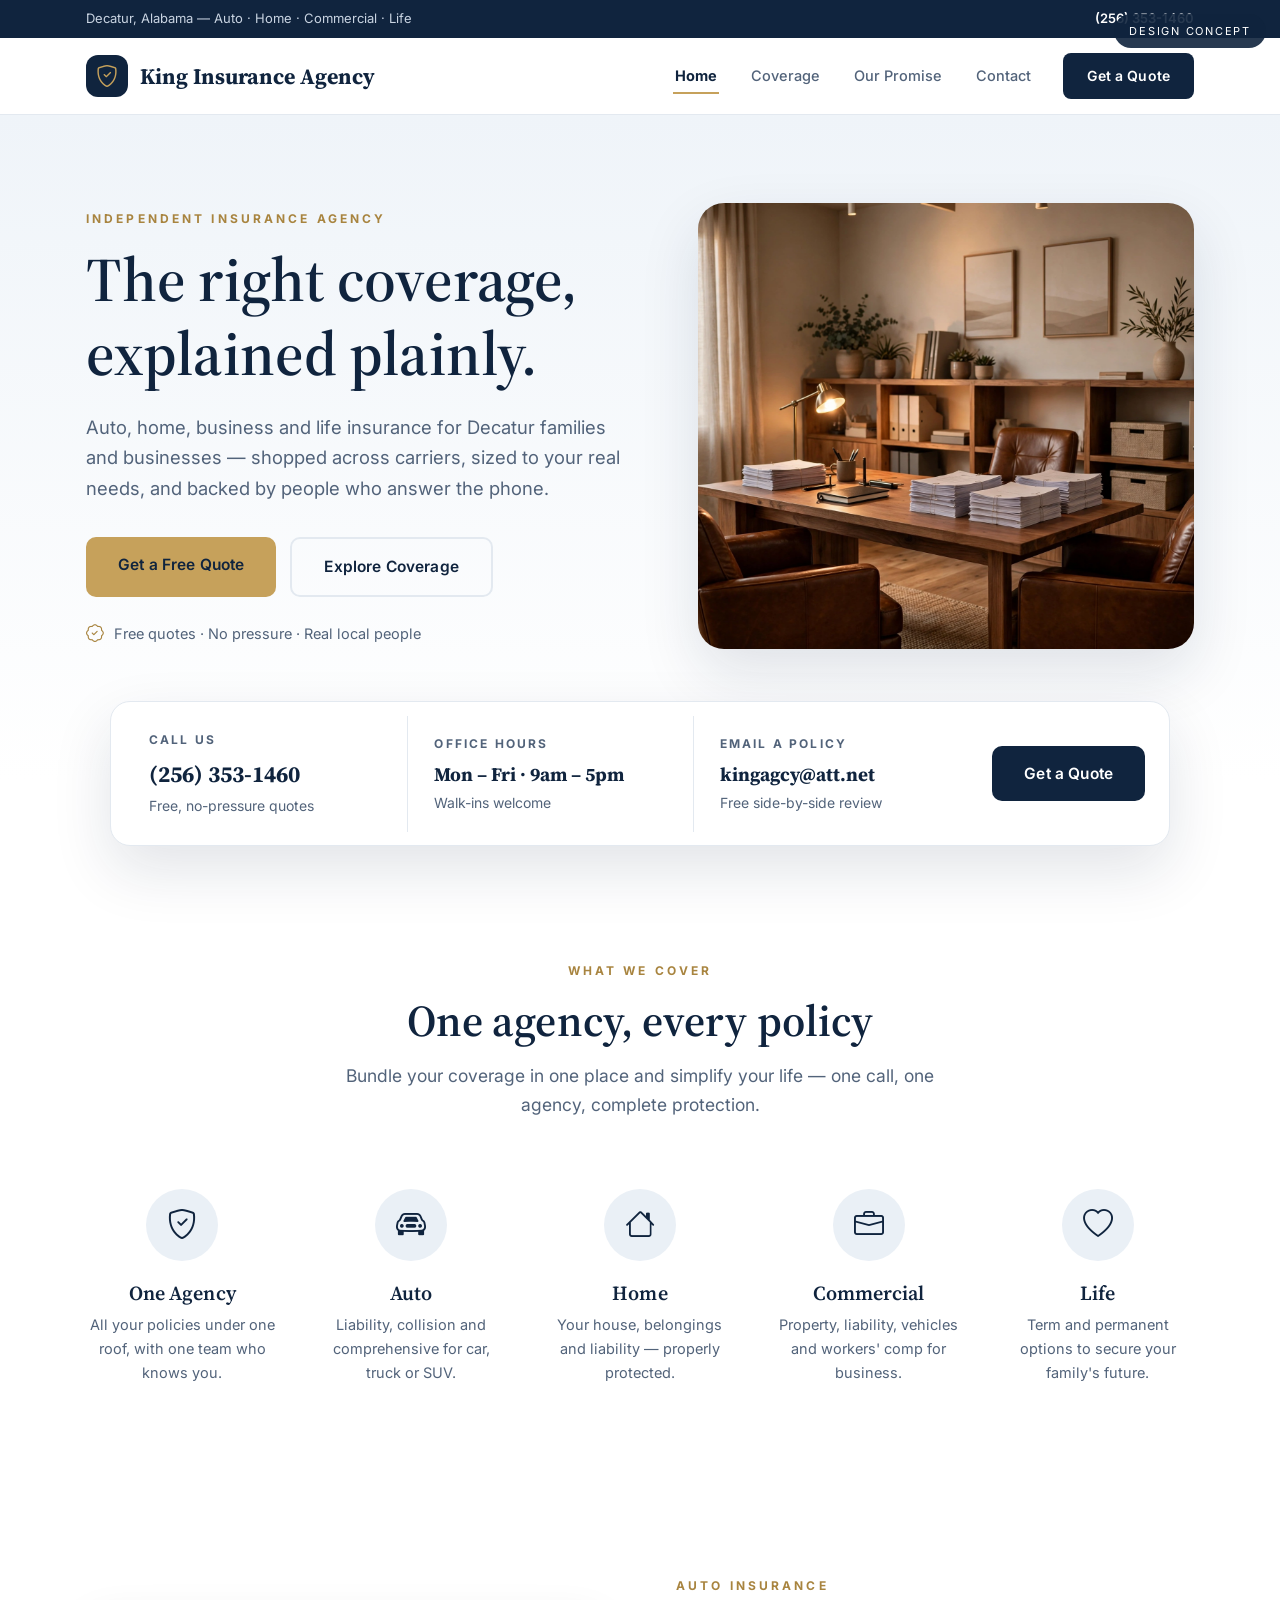
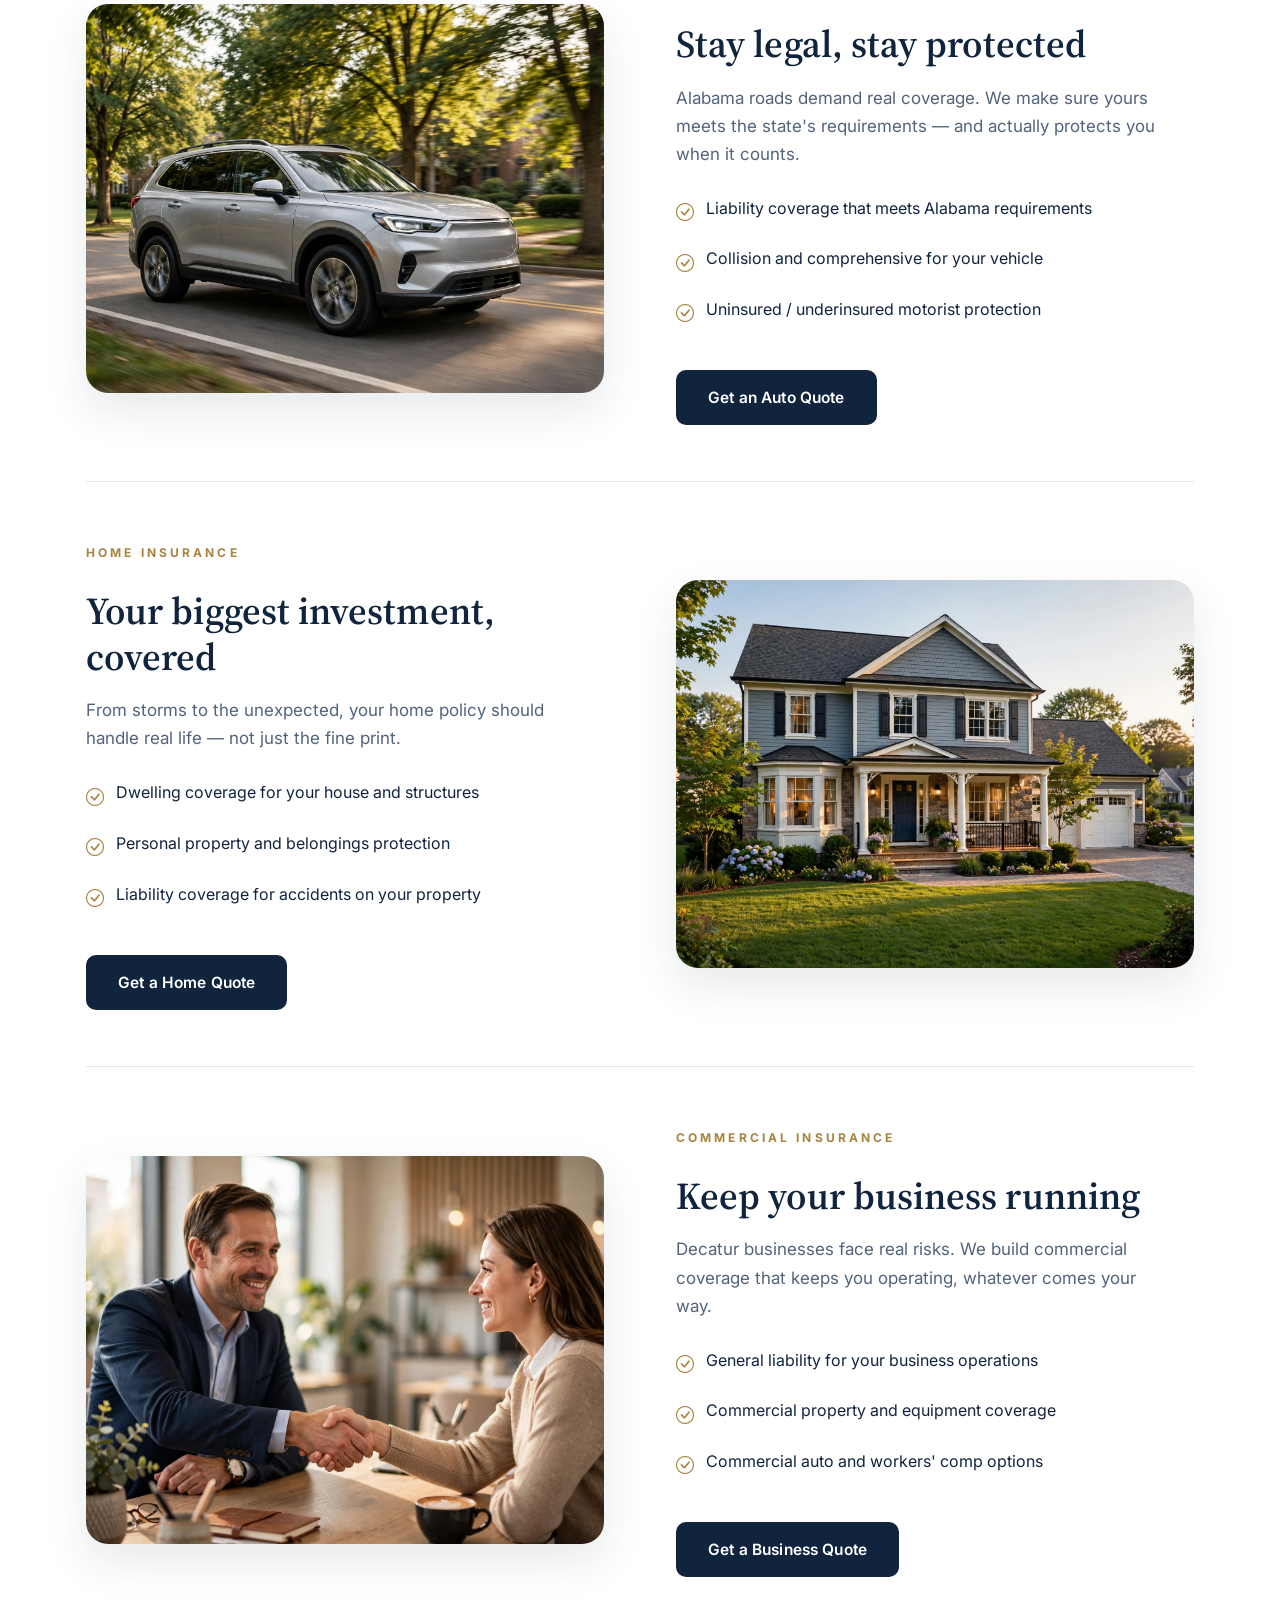
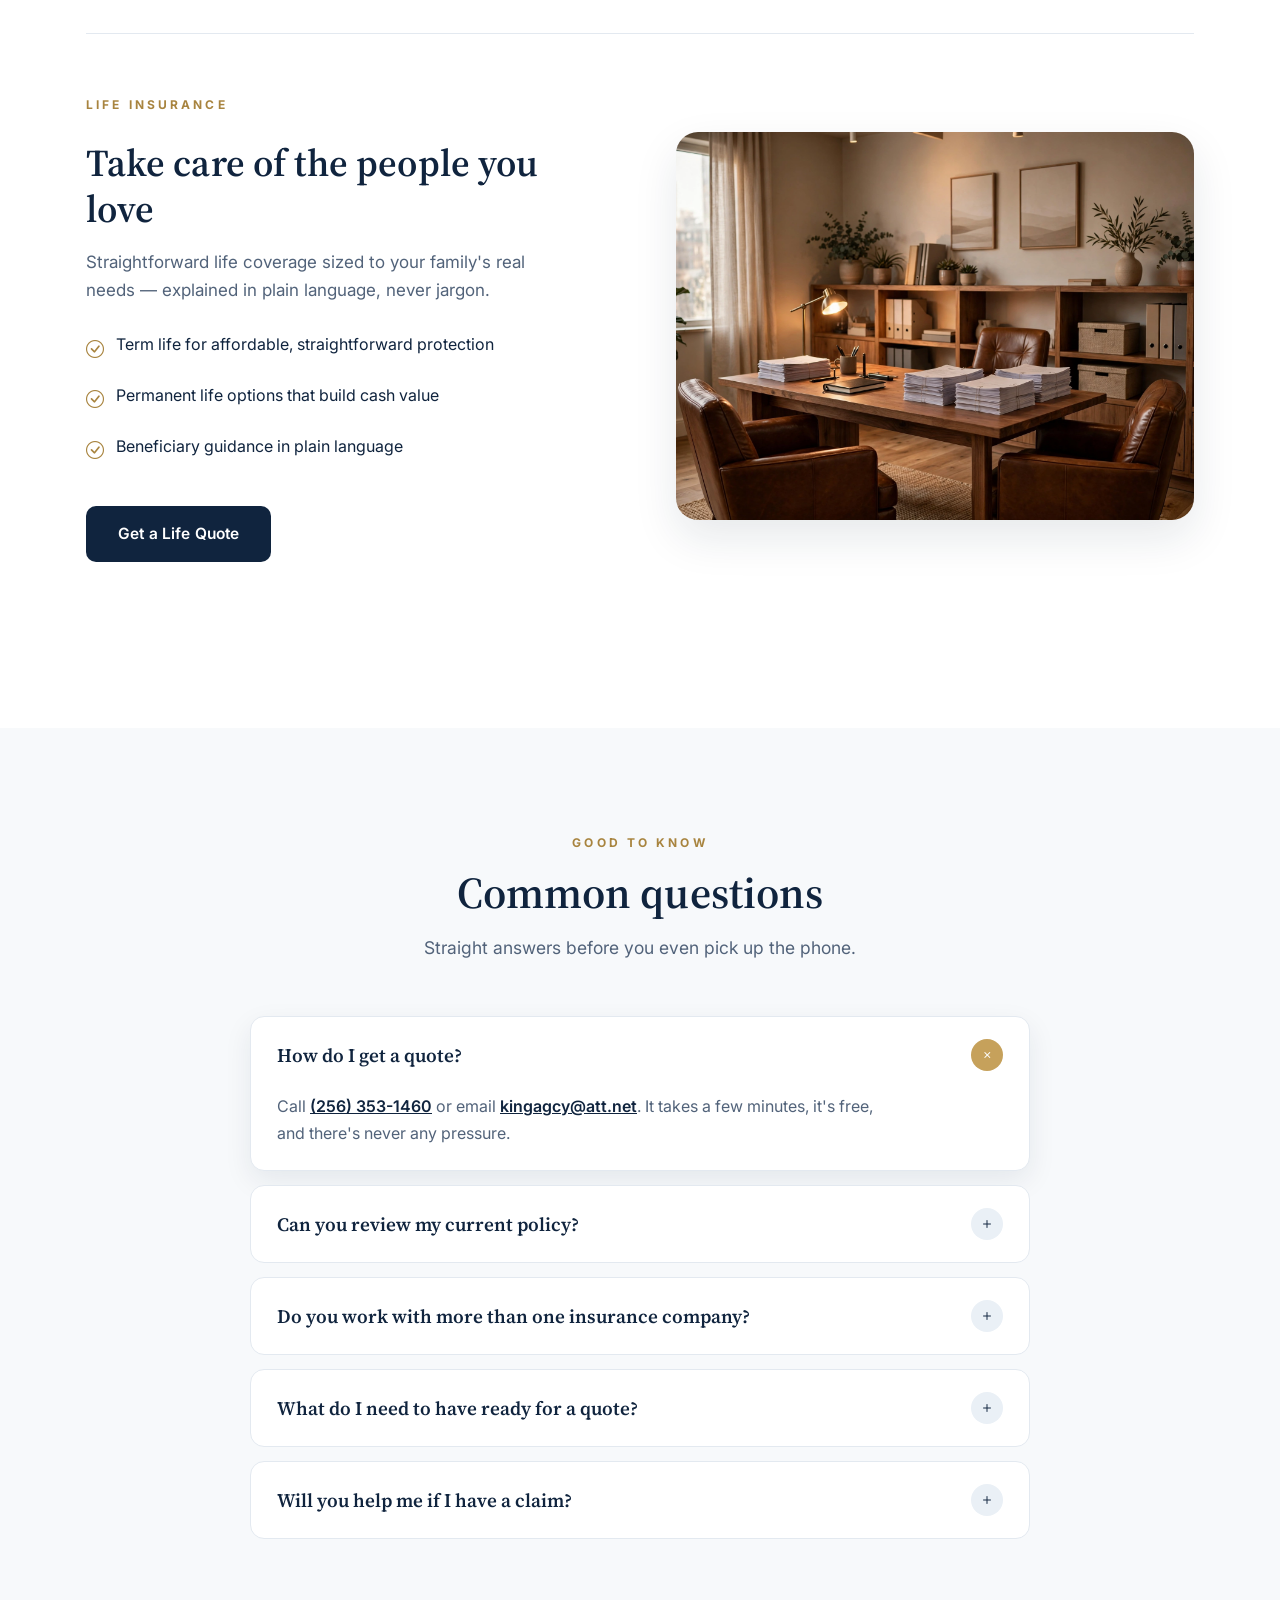
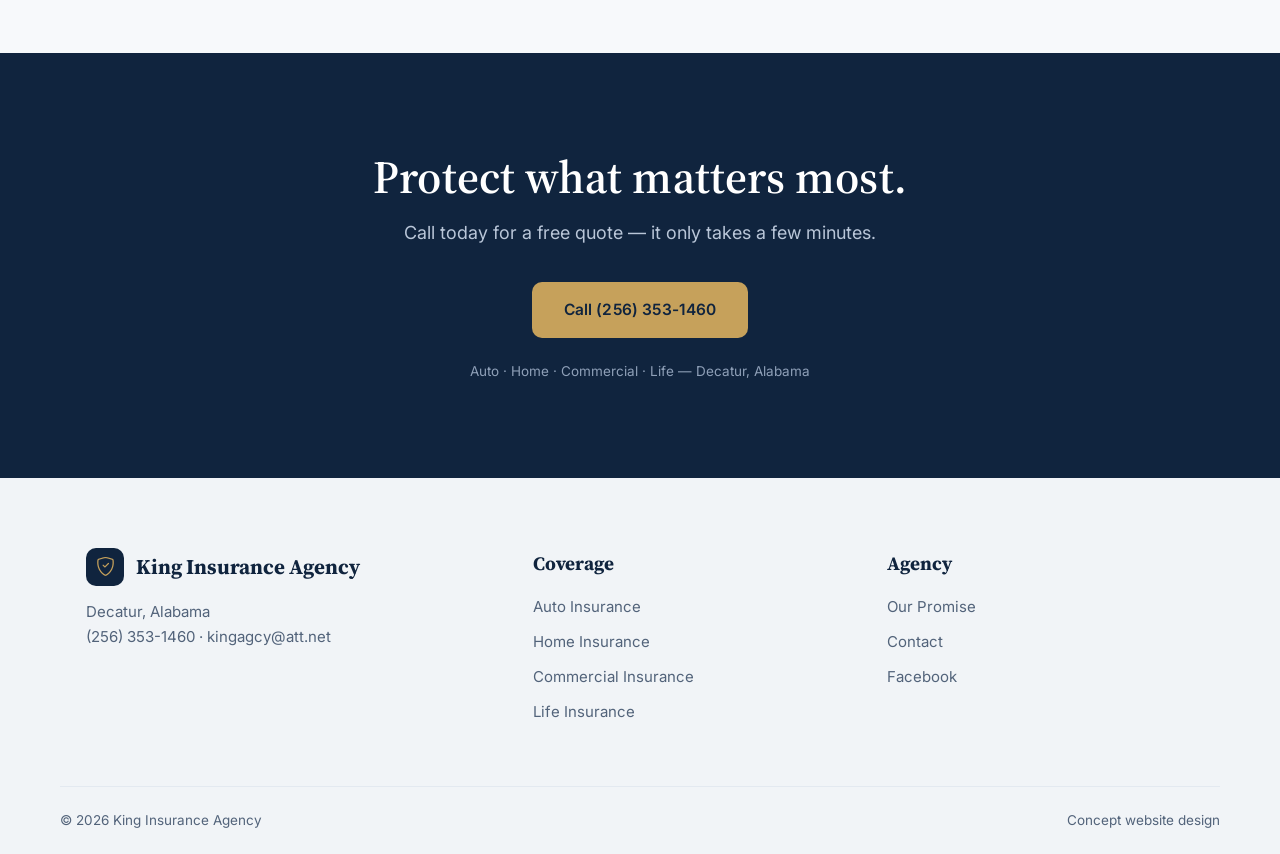
==== index.html @ e77e9e27 "Demo website concept for King Insurance Agency (Decatur, AL)" ====
<!DOCTYPE html>
<html lang="en">
<head>
<meta charset="UTF-8">
<meta name="viewport" content="width=device-width, initial-scale=1.0">
<title>King Insurance Agency — Auto, Home, Commercial &amp; Life Insurance in Decatur, AL</title>
<meta name="description" content="King Insurance Agency in Decatur, AL — auto, home, commercial and life insurance. Call (256) 353-1460 for a free quote.">
<link rel="preconnect" href="https://fonts.googleapis.com">
<link rel="preconnect" href="https://fonts.gstatic.com" crossorigin>
<link href="https://fonts.googleapis.com/css2?family=Source+Serif+4:opsz,wght@8..60,500;8..60,600;8..60,700&family=Inter:wght@400;500;600;700&display=swap" rel="stylesheet">
<link rel="stylesheet" href="https://cdn.jsdelivr.net/npm/bootstrap-icons@1.11.3/font/bootstrap-icons.min.css">
<link rel="stylesheet" href="styles.css">
</head>
<body>
<div class="concept">Design concept</div>

<div class="topbar">
  <div class="wrap">
    <span>Decatur, Alabama — Auto · Home · Commercial · Life</span>
    <a href="tel:+12563531460">(256) 353-1460</a>
  </div>
</div>

<header class="site">
  <div class="wrap nav">
    <a class="brand" href="index.html"><span class="mark"><i class="bi bi-shield-check"></i></span>King Insurance Agency</a>
    <nav class="nav-links">
      <a class="page active" href="index.html">Home</a>
      <a class="page" href="coverage.html">Coverage</a>
      <a class="page" href="promise.html">Our Promise</a>
      <a class="page" href="contact.html">Contact</a>
      <a class="btn small" href="tel:+12563531460">Get a Quote</a>
    </nav>
    <button class="nav-toggle" type="button" aria-label="Menu" aria-expanded="false"><i class="bi bi-list"></i></button>
  </div>
</header>

<section class="hero-light">
  <div class="wrap hero-grid">
    <div>
      <span class="kicker">Independent Insurance Agency</span>
      <h1>The right coverage, explained plainly.</h1>
      <p class="lede">Auto, home, business and life insurance for Decatur families and businesses — shopped across carriers, sized to your real needs, and backed by people who answer the phone.</p>
      <div class="hero-cta">
        <a class="btn gold" href="tel:+12563531460">Get a Free Quote</a>
        <a class="btn outline" href="coverage.html">Explore Coverage</a>
      </div>
      <div class="hero-note"><i class="bi bi-patch-check"></i> Free quotes · No pressure · Real local people</div>
    </div>
    <div class="hero-photo"><img src="images/hero.webp" alt="King Insurance Agency office"></div>
  </div>
</section>

<div class="wrap">
  <div class="quote-float">
    <div class="qf-item">
      <div class="lbl">Call us</div>
      <a class="val" href="tel:+12563531460">(256) 353-1460</a>
      <div class="sub">Free, no-pressure quotes</div>
    </div>
    <div class="qf-item">
      <div class="lbl">Office hours</div>
      <div class="val" style="font-size:19px">Mon – Fri · 9am – 5pm</div>
      <div class="sub">Walk-ins welcome</div>
    </div>
    <div class="qf-item">
      <div class="lbl">Email a policy</div>
      <a class="val" href="mailto:kingagcy@att.net" style="font-size:19px">kingagcy@att.net</a>
      <div class="sub">Free side-by-side review</div>
    </div>
    <div class="qf-cta"><a class="btn" href="tel:+12563531460">Get a Quote</a></div>
  </div>
</div>

<section class="features">
  <div class="wrap">
    <div class="features-head">
      <span class="kicker">What we cover</span>
      <h2>One agency, every policy</h2>
      <p>Bundle your coverage in one place and simplify your life — one call, one agency, complete protection.</p>
    </div>
    <div class="feat-row">
      <div class="feat"><div class="ring"><i class="bi bi-shield-check"></i></div><h3>One Agency</h3><p>All your policies under one roof, with one team who knows you.</p></div>
      <div class="feat"><div class="ring"><i class="bi bi-car-front"></i></div><h3>Auto</h3><p>Liability, collision and comprehensive for car, truck or SUV.</p></div>
      <div class="feat"><div class="ring"><i class="bi bi-house"></i></div><h3>Home</h3><p>Your house, belongings and liability — properly protected.</p></div>
      <div class="feat"><div class="ring"><i class="bi bi-briefcase"></i></div><h3>Commercial</h3><p>Property, liability, vehicles and workers' comp for business.</p></div>
      <div class="feat"><div class="ring"><i class="bi bi-heart"></i></div><h3>Life</h3><p>Term and permanent options to secure your family's future.</p></div>
    </div>
  </div>
</section>

<section class="bands">
  <div class="wrap">

    <div class="band">
      <div class="band-img"><img src="images/car.webp" alt="Car on the road"></div>
      <div class="band-txt">
        <span class="kicker">Auto Insurance</span>
        <h2>Stay legal, stay protected</h2>
        <p>Alabama roads demand real coverage. We make sure yours meets the state's requirements — and actually protects you when it counts.</p>
        <ul class="checks">
          <li><i class="bi bi-check-circle"></i>Liability coverage that meets Alabama requirements</li>
          <li><i class="bi bi-check-circle"></i>Collision and comprehensive for your vehicle</li>
          <li><i class="bi bi-check-circle"></i>Uninsured / underinsured motorist protection</li>
        </ul>
        <a class="btn" href="tel:+12563531460">Get an Auto Quote</a>
      </div>
    </div>

    <div class="band flip">
      <div class="band-img"><img src="images/home.webp" alt="A protected home"></div>
      <div class="band-txt">
        <span class="kicker">Home Insurance</span>
        <h2>Your biggest investment, covered</h2>
        <p>From storms to the unexpected, your home policy should handle real life — not just the fine print.</p>
        <ul class="checks">
          <li><i class="bi bi-check-circle"></i>Dwelling coverage for your house and structures</li>
          <li><i class="bi bi-check-circle"></i>Personal property and belongings protection</li>
          <li><i class="bi bi-check-circle"></i>Liability coverage for accidents on your property</li>
        </ul>
        <a class="btn" href="tel:+12563531460">Get a Home Quote</a>
      </div>
    </div>

    <div class="band">
      <div class="band-img"><img src="images/consult.webp" alt="A real conversation"></div>
      <div class="band-txt">
        <span class="kicker">Commercial Insurance</span>
        <h2>Keep your business running</h2>
        <p>Decatur businesses face real risks. We build commercial coverage that keeps you operating, whatever comes your way.</p>
        <ul class="checks">
          <li><i class="bi bi-check-circle"></i>General liability for your business operations</li>
          <li><i class="bi bi-check-circle"></i>Commercial property and equipment coverage</li>
          <li><i class="bi bi-check-circle"></i>Commercial auto and workers' comp options</li>
        </ul>
        <a class="btn" href="tel:+12563531460">Get a Business Quote</a>
      </div>
    </div>

    <div class="band flip">
      <div class="band-img"><img src="images/hero.webp" alt="The agency office"></div>
      <div class="band-txt">
        <span class="kicker">Life Insurance</span>
        <h2>Take care of the people you love</h2>
        <p>Straightforward life coverage sized to your family's real needs — explained in plain language, never jargon.</p>
        <ul class="checks">
          <li><i class="bi bi-check-circle"></i>Term life for affordable, straightforward protection</li>
          <li><i class="bi bi-check-circle"></i>Permanent life options that build cash value</li>
          <li><i class="bi bi-check-circle"></i>Beneficiary guidance in plain language</li>
        </ul>
        <a class="btn" href="tel:+12563531460">Get a Life Quote</a>
      </div>
    </div>

  </div>
</section>

<section class="faq">
  <div class="wrap">
    <div class="faq-head">
      <span class="kicker">Good to know</span>
      <h2>Common questions</h2>
      <p>Straight answers before you even pick up the phone.</p>
    </div>
    <div class="faq-list">
      <details open>
        <summary>How do I get a quote?<span class="pm"><i class="bi bi-plus"></i></span></summary>
        <div class="answer">Call <a href="tel:+12563531460" style="font-weight:600;color:var(--navy)">(256) 353-1460</a> or email <a href="mailto:kingagcy@att.net" style="font-weight:600;color:var(--navy)">kingagcy@att.net</a>. It takes a few minutes, it's free, and there's never any pressure.</div>
      </details>
      <details>
        <summary>Can you review my current policy?<span class="pm"><i class="bi bi-plus"></i></span></summary>
        <div class="answer">Yes — send your current policy to kingagcy@att.net and we'll do a free side-by-side review, flagging gaps and overpriced coverage.</div>
      </details>
      <details>
        <summary>Do you work with more than one insurance company?<span class="pm"><i class="bi bi-plus"></i></span></summary>
        <div class="answer">We're an independent agency, so we shop multiple carriers for you and recommend the right coverage — not just the most expensive one.</div>
      </details>
      <details>
        <summary>What do I need to have ready for a quote?<span class="pm"><i class="bi bi-plus"></i></span></summary>
        <div class="answer">Just the basics: for auto, your drivers and vehicles; for home, your address and the home's age. We'll walk you through the rest on the call.</div>
      </details>
      <details>
        <summary>Will you help me if I have a claim?<span class="pm"><i class="bi bi-plus"></i></span></summary>
        <div class="answer">Absolutely. When something goes wrong you won't face the carrier alone — we stand with you through the claim, start to finish.</div>
      </details>
    </div>
  </div>
</section>

<div class="quote-band">
  <h2>Protect what matters most.</h2>
  <p>Call today for a free quote — it only takes a few minutes.</p>
  <a class="btn gold" href="tel:+12563531460">Call (256) 353-1460</a>
  <div class="fine">Auto · Home · Commercial · Life — Decatur, Alabama</div>
</div>

<footer class="calm">
  <div class="wrap foot-grid">
    <div>
      <div class="foot-brand"><span class="mark"><i class="bi bi-shield-check"></i></span>King Insurance Agency</div>
      <p>Decatur, Alabama<br><a href="tel:+12563531460">(256) 353-1460</a> · <a href="mailto:kingagcy@att.net">kingagcy@att.net</a></p>
    </div>
    <div>
      <h4>Coverage</h4>
      <ul>
        <li><a href="coverage.html#auto">Auto Insurance</a></li>
        <li><a href="coverage.html#home">Home Insurance</a></li>
        <li><a href="coverage.html#commercial">Commercial Insurance</a></li>
        <li><a href="coverage.html#life">Life Insurance</a></li>
      </ul>
    </div>
    <div>
      <h4>Agency</h4>
      <ul>
        <li><a href="promise.html">Our Promise</a></li>
        <li><a href="contact.html">Contact</a></li>
        <li><a href="https://www.facebook.com/pages/King-Insurance-Agency/169579069722608" target="_blank" rel="noopener">Facebook</a></li>
      </ul>
    </div>
  </div>
  <div class="wrap foot-base">
    <span>© 2026 King Insurance Agency</span>
    <span>Concept website design</span>
  </div>
</footer>
<script>
(function(){var b=document.querySelector('.nav-toggle'),n=document.querySelector('header.site .nav');if(!b||!n)return;b.addEventListener('click',function(){var o=n.classList.toggle('open');b.setAttribute('aria-expanded',o?'true':'false');});})();
</script>
</body>
</html>
---- styles.css ----
/* King Insurance Agency — "clean corporate" redesign
   Insurance lane: deep navy #10243E + slate + gold #C6A15B + white
   Source Serif 4 (display) + Inter (body). Bootstrap Icons via CDN. */
:root{
  --navy:#10243E;
  --navy-soft:#1B3554;
  --slate:#52637A;
  --slate-light:#EAF0F6;
  --bg:#F7F9FB;
  --gold:#C6A15B;
  --gold-deep:#A8843F;
  --line:#E3E9F0;
  --white:#FFFFFF;
  --shadow:0 24px 60px rgba(16,36,62,.12);
  --font-display:'Source Serif 4',Georgia,serif;
  --font-body:'Inter',system-ui,-apple-system,sans-serif;
}
*{margin:0;padding:0;box-sizing:border-box}
html{scroll-behavior:smooth}
body{font-family:var(--font-body);background:var(--white);color:var(--navy);
  font-size:16.5px;line-height:1.65;-webkit-font-smoothing:antialiased;overflow-x:hidden}
h1,h2,h3{font-family:var(--font-display);font-weight:600;line-height:1.2;letter-spacing:.002em}
a{color:inherit}
img{display:block;max-width:100%}
.wrap{max-width:1160px;margin:0 auto;padding:0 26px}

/* concept badge */
.concept{position:fixed;top:14px;right:14px;z-index:200;background:rgba(16,36,62,.9);color:#fff;
  font-size:11px;letter-spacing:.16em;text-transform:uppercase;padding:8px 15px;border-radius:999px}

/* ---------- header ---------- */
.topbar{background:var(--navy);color:#C9D4E2;font-size:13px}
.topbar .wrap{display:flex;justify-content:space-between;align-items:center;height:38px}
.topbar a{color:#fff;text-decoration:none;font-weight:600}
.topbar a:hover{color:var(--gold)}
header.site{background:var(--white);border-bottom:1px solid var(--line);position:sticky;top:0;z-index:100}
.nav{display:flex;align-items:center;justify-content:space-between;height:76px}
.brand{display:flex;align-items:center;gap:12px;text-decoration:none;font-family:var(--font-display);
  font-size:22px;font-weight:700;color:var(--navy)}
.brand .mark{width:42px;height:42px;border-radius:12px;background:var(--navy);color:var(--gold);
  display:flex;align-items:center;justify-content:center;font-size:22px}
.nav-links{display:flex;gap:30px;align-items:center}
.nav-links a.page{text-decoration:none;font-size:14.5px;font-weight:500;color:var(--slate);padding:6px 2px}
.nav-links a.page:hover{color:var(--navy)}
.nav-links a.page.active{color:var(--navy);font-weight:700;box-shadow:inset 0 -2px 0 var(--gold)}
@media(max-width:820px){.nav-links a.page{display:none}.topbar{display:none}}

/* ---------- buttons ---------- */
.btn{display:inline-block;background:var(--navy);color:#fff;text-decoration:none;font-weight:600;
  font-size:15.5px;padding:15px 32px;border-radius:10px;letter-spacing:.01em;border:none;cursor:pointer;
  transition:transform .2s,box-shadow .2s,background .2s}
.btn:hover{background:var(--navy-soft);transform:translateY(-2px);box-shadow:0 12px 26px rgba(16,36,62,.22)}
.btn.gold{background:var(--gold);color:var(--navy)}
.btn.gold:hover{background:var(--gold-deep);color:#fff}
.btn.small{padding:11px 24px;font-size:14px;border-radius:8px}
.btn.outline{background:transparent;color:var(--navy);border:2px solid var(--line)}
.btn.outline:hover{border-color:var(--navy);background:transparent;box-shadow:none}

/* ---------- type helpers ---------- */
.kicker{display:inline-block;font-size:12px;font-weight:700;letter-spacing:.26em;text-transform:uppercase;
  color:var(--gold-deep);margin-bottom:14px}
.lede{font-size:18.5px;color:var(--slate);max-width:620px}

/* ---------- light hero ---------- */
.hero-light{background:linear-gradient(180deg,#EFF4F9 0%,#FFFFFF 100%);padding:88px 0 130px;overflow:hidden}
.hero-grid{display:grid;grid-template-columns:1.05fr .95fr;gap:64px;align-items:center}
@media(max-width:900px){.hero-grid{grid-template-columns:1fr;gap:44px}.hero-light{padding:64px 0 110px}}
.hero-grid h1{font-size:clamp(40px,5vw,62px);color:var(--navy);margin-bottom:20px}
.hero-grid .lede{margin-bottom:34px}
.hero-cta{display:flex;gap:14px;flex-wrap:wrap}
.hero-photo{border-radius:26px;overflow:hidden;box-shadow:var(--shadow)}
.hero-photo img{width:100%;height:100%;object-fit:cover;aspect-ratio:4/3.6}
.hero-note{margin-top:22px;display:flex;align-items:center;gap:10px;color:var(--slate);font-size:14.5px}
.hero-note i{color:var(--gold-deep);font-size:18px}

/* floating quote card overlapping hero bottom */
.quote-float{position:relative;z-index:5;max-width:1060px;margin:-78px auto 0;background:var(--white);
  border-radius:20px;box-shadow:var(--shadow);border:1px solid var(--line);
  display:flex;align-items:center;gap:0;padding:10px 10px 10px 38px}
.qf-item{flex:1;padding:18px 26px 18px 0}
.qf-item + .qf-item{border-left:1px solid var(--line);padding-left:26px}
.qf-item .lbl{font-size:12px;font-weight:700;letter-spacing:.18em;text-transform:uppercase;color:var(--slate);margin-bottom:6px}
.qf-item .val{font-family:var(--font-display);font-size:23px;font-weight:700;color:var(--navy);text-decoration:none}
.qf-item .val:hover{color:var(--gold-deep)}
.qf-item .sub{font-size:14px;color:var(--slate)}
.qf-cta{padding:14px}
@media(max-width:900px){
  .quote-float{flex-direction:column;align-items:stretch;margin:-64px 20px 0;padding:26px}
  .qf-item + .qf-item{border-left:none;border-top:1px solid var(--line);padding-left:0;padding-top:18px}
  .qf-item{padding:6px 0 18px}
  .qf-cta{padding:6px 0 0}
  .qf-cta .btn{width:100%;text-align:center}
}

/* ---------- icon feature row (generous whitespace, no cards) ---------- */
.features{padding:110px 0 90px}
.features-head{text-align:center;max-width:640px;margin:0 auto 70px}
.features-head h2{font-size:clamp(30px,3.6vw,44px);margin-bottom:14px}
.features-head p{color:var(--slate);font-size:17.5px}
.feat-row{display:grid;grid-template-columns:repeat(5,1fr);gap:36px;text-align:center}
@media(max-width:1000px){.feat-row{grid-template-columns:repeat(3,1fr);row-gap:52px}}
@media(max-width:620px){.feat-row{grid-template-columns:repeat(2,1fr)}}
.feat .ring{width:72px;height:72px;border-radius:50%;background:var(--slate-light);margin:0 auto 20px;
  display:flex;align-items:center;justify-content:center;transition:background .25s,transform .25s}
.feat:hover .ring{background:var(--navy);transform:translateY(-4px)}
.feat .ring i{font-size:30px;color:var(--navy);transition:color .25s}
.feat:hover .ring i{color:var(--gold)}
.feat h3{font-size:20px;margin-bottom:8px}
.feat p{font-size:14.5px;color:var(--slate)}

/* ---------- alternating text/image bands ---------- */
.bands{padding:40px 0 110px}
.band{display:grid;grid-template-columns:1fr 1fr;gap:72px;align-items:center;padding:56px 0}
.band + .band{border-top:1px solid var(--line)}
.band.flip .band-img{order:2}
@media(max-width:900px){.band{grid-template-columns:1fr;gap:34px;padding:44px 0}.band.flip .band-img{order:0}}
.band-img{border-radius:22px;overflow:hidden;box-shadow:0 18px 44px rgba(16,36,62,.10)}
.band-img img{width:100%;height:100%;object-fit:cover;aspect-ratio:4/3}
.band-txt h2{font-size:clamp(28px,3.2vw,38px);margin:12px 0 16px}
.band-txt p{color:var(--slate);font-size:17px;margin-bottom:18px;max-width:480px}
.checks{list-style:none;margin:0 0 28px}
.checks li{display:flex;gap:12px;align-items:flex-start;padding:9px 0;font-size:16px}
.checks i{color:var(--gold-deep);font-size:18px;margin-top:3px}
.band-txt .btn{margin-top:4px}

/* ---------- FAQ band ---------- */
.faq{background:var(--bg);padding:100px 0}
.faq-head{max-width:640px;margin:0 auto 54px;text-align:center}
.faq-head h2{font-size:clamp(30px,3.6vw,44px);margin-bottom:14px}
.faq-head p{color:var(--slate);font-size:17.5px}
.faq-list{max-width:780px;margin:0 auto}
.faq-list details{background:var(--white);border:1px solid var(--line);border-radius:14px;
  margin-bottom:14px;overflow:hidden;transition:box-shadow .2s}
.faq-list details[open]{box-shadow:0 10px 28px rgba(16,36,62,.08)}
.faq-list summary{cursor:pointer;list-style:none;display:flex;justify-content:space-between;align-items:center;
  gap:18px;padding:22px 26px;font-family:var(--font-display);font-size:19px;font-weight:600;color:var(--navy)}
.faq-list summary::-webkit-details-marker{display:none}
.faq-list summary .pm{flex:none;width:32px;height:32px;border-radius:50%;background:var(--slate-light);
  display:flex;align-items:center;justify-content:center;font-size:16px;color:var(--navy);transition:transform .25s,background .25s}
.faq-list details[open] summary .pm{transform:rotate(45deg);background:var(--gold);color:var(--white)}
.faq-list .answer{padding:0 26px 24px;color:var(--slate);font-size:16px;max-width:660px}

/* ---------- solid quote band ---------- */
.quote-band{background:var(--navy);color:#fff;text-align:center;padding:96px 26px}
.quote-band h2{font-size:clamp(30px,4vw,46px);margin-bottom:14px}
.quote-band p{color:#B9C6D8;font-size:18px;margin-bottom:34px}
.quote-band .fine{margin-top:22px;font-size:13.5px;color:#8FA0B8}

/* ---------- calm footer ---------- */
footer.calm{background:#F1F4F7;color:var(--slate);padding:70px 0 0;font-size:15px}
.foot-grid{display:grid;grid-template-columns:1.3fr 1fr 1fr;gap:48px;padding-bottom:52px}
@media(max-width:820px){.foot-grid{grid-template-columns:1fr;gap:36px}}
.foot-grid h4{font-family:var(--font-display);font-size:19px;color:var(--navy);margin-bottom:16px}
.foot-grid ul{list-style:none}
.foot-grid ul li{margin-bottom:10px}
.foot-grid a{color:var(--slate);text-decoration:none}
.foot-grid a:hover{color:var(--navy);text-decoration:underline}
.foot-brand{display:flex;align-items:center;gap:12px;font-family:var(--font-display);font-size:21px;
  font-weight:700;color:var(--navy);margin-bottom:14px}
.foot-brand .mark{width:38px;height:38px;border-radius:10px;background:var(--navy);color:var(--gold);
  display:flex;align-items:center;justify-content:center;font-size:19px}
.foot-base{border-top:1px solid var(--line);padding:22px 0;display:flex;justify-content:space-between;
  gap:14px;flex-wrap:wrap;font-size:13.5px}

/* ---------- inner page intro (light, no dark hero) ---------- */
.page-intro{background:linear-gradient(180deg,#EFF4F9,#fff);padding:76px 0 70px;border-bottom:1px solid var(--line)}
.page-intro h1{font-size:clamp(36px,4.6vw,56px);margin-bottom:14px}
.page-intro .lede{font-size:18px}
.crumbs{font-size:13px;letter-spacing:.08em;text-transform:uppercase;color:var(--slate);margin-bottom:16px}
.crumbs a{text-decoration:none}
.crumbs a:hover{color:var(--navy)}

/* ---------- numbered values (promise page) ---------- */
.values{padding:96px 0}
.value-row{display:grid;grid-template-columns:88px 1fr;gap:28px;padding:44px 0;max-width:860px;margin:0 auto}
.value-row + .value-row{border-top:1px solid var(--line)}
.value-num{font-family:var(--font-display);font-size:44px;font-weight:700;color:var(--gold);line-height:1}
.value-row h3{font-size:25px;margin-bottom:10px}
.value-row p{color:var(--slate);font-size:17px;max-width:640px}

/* ---------- image strip (promise page) ---------- */
.strip{display:grid;grid-template-columns:repeat(3,1fr);gap:24px;padding:20px 0 90px}
@media(max-width:820px){.strip{grid-template-columns:1fr}}
.strip figure{border-radius:18px;overflow:hidden;box-shadow:0 14px 34px rgba(16,36,62,.08);background:var(--white)}
.strip img{width:100%;height:300px;object-fit:cover}
.strip figcaption{padding:16px 20px;font-size:14.5px;color:var(--slate)}
.strip figcaption strong{display:block;color:var(--navy);font-size:16px;margin-bottom:2px}
.fineprint{text-align:center;color:var(--slate);font-size:13.5px;max-width:600px;margin:8px auto 0}

/* ---------- contact layout ---------- */
.contact-grid{display:grid;grid-template-columns:1.1fr .9fr;gap:56px;padding:90px 0;align-items:start}
@media(max-width:900px){.contact-grid{grid-template-columns:1fr}}
.contact-grid h2{font-size:clamp(28px,3.4vw,40px);margin-bottom:18px}
.method{display:flex;gap:20px;padding:26px 0;border-bottom:1px solid var(--line);align-items:flex-start}
.method:last-child{border:none}
.method .ring{flex:none;width:58px;height:58px;border-radius:16px;background:var(--slate-light);
  display:flex;align-items:center;justify-content:center}
.method .ring i{font-size:24px;color:var(--navy)}
.method h3{font-size:20px;margin-bottom:4px}
.method p{color:var(--slate);font-size:15.5px}
.method a.strong{font-weight:700;color:var(--navy);text-decoration:none;font-size:18px}
.method a.strong:hover{color:var(--gold-deep)}
.side-card{background:var(--navy);color:#fff;border-radius:22px;padding:44px 40px;box-shadow:var(--shadow)}
.side-card h3{font-size:26px;margin-bottom:8px}
.side-card p{color:#B9C6D8;font-size:16px;margin-bottom:26px}
.side-card .hours div{display:flex;justify-content:space-between;padding:10px 0;
  border-bottom:1px solid rgba(255,255,255,.14);font-size:15.5px}
.side-card .hours div:last-child{border:none}
.side-card .btn.gold{width:100%;text-align:center;margin-top:28px}

/* ---------- mobile hamburger nav (clean corporate panel) ---------- */
/* Hidden on desktop — only appears at or below 768px. Tapping toggles
   .open on the .wrap.nav container (see inline script before </body>). */
.nav-toggle{display:none;border:1px solid var(--line);background:var(--white);color:var(--navy);
  width:44px;height:44px;border-radius:10px;cursor:pointer;flex:none;
  align-items:center;justify-content:center;font-size:26px;line-height:1;padding:0}
.nav-toggle:hover{border-color:var(--navy)}
.nav-toggle:focus-visible{outline:2px solid var(--gold);outline-offset:2px}

@media(max-width:768px){
  /* hide the horizontal link row, show the hamburger */
  .nav-toggle{display:inline-flex}
  .nav-links{display:none}
  /* dropdown panel when .open is toggled */
  .nav.open{position:relative}
  .nav.open .nav-links{display:flex;flex-direction:column;align-items:stretch;gap:0;
    position:absolute;top:calc(100% + 1px);left:0;right:0;background:var(--white);
    border-top:1px solid var(--line);border-bottom:1px solid var(--line);
    box-shadow:0 34px 54px rgba(16,36,62,.18);padding:8px 24px 20px;z-index:150}
  .nav.open .nav-links a.page{display:block;padding:14px 4px;min-height:48px;font-size:16px;
    color:var(--navy);border-bottom:1px solid var(--line)}
  .nav.open .nav-links a.page:hover{color:var(--gold-deep)}
  .nav.open .nav-links a.page.active{box-shadow:inset 3px 0 0 var(--gold);font-weight:700}
  .nav.open .nav-links .btn.small{margin-top:16px;min-height:48px;width:100%;
    display:inline-flex;align-items:center;justify-content:center;font-size:15.5px}
}

/* ---------- small-screen hardening (<=768px only) ---------- */
@media(max-width:768px){
  .hero-grid h1{font-size:clamp(34px,9vw,44px)}
  .kicker{letter-spacing:.18em;font-size:11px}
  .page-intro h1{font-size:clamp(32px,8.5vw,44px)}
  .page-intro{padding:60px 0 54px}
  .features{padding:70px 0 56px}
  .features-head{margin-bottom:44px}
  .bands{padding:20px 0 70px}
  .faq{padding:70px 0}
  .values{padding:64px 0}
  .strip{padding:10px 0 60px}
  .strip img{height:260px}
  .contact-grid{padding:60px 0}
  /* keep the fixed concept badge off the hamburger */
  .concept{top:auto;bottom:14px;right:14px}
  /* full-width stacked hero CTAs = generous tap targets, no squeeze */
  .hero-cta .btn{flex:1 1 100%;text-align:center;min-height:52px;
    display:inline-flex;align-items:center;justify-content:center}
  .side-card{padding:36px 28px}
  .quote-band{padding:72px 22px}
}
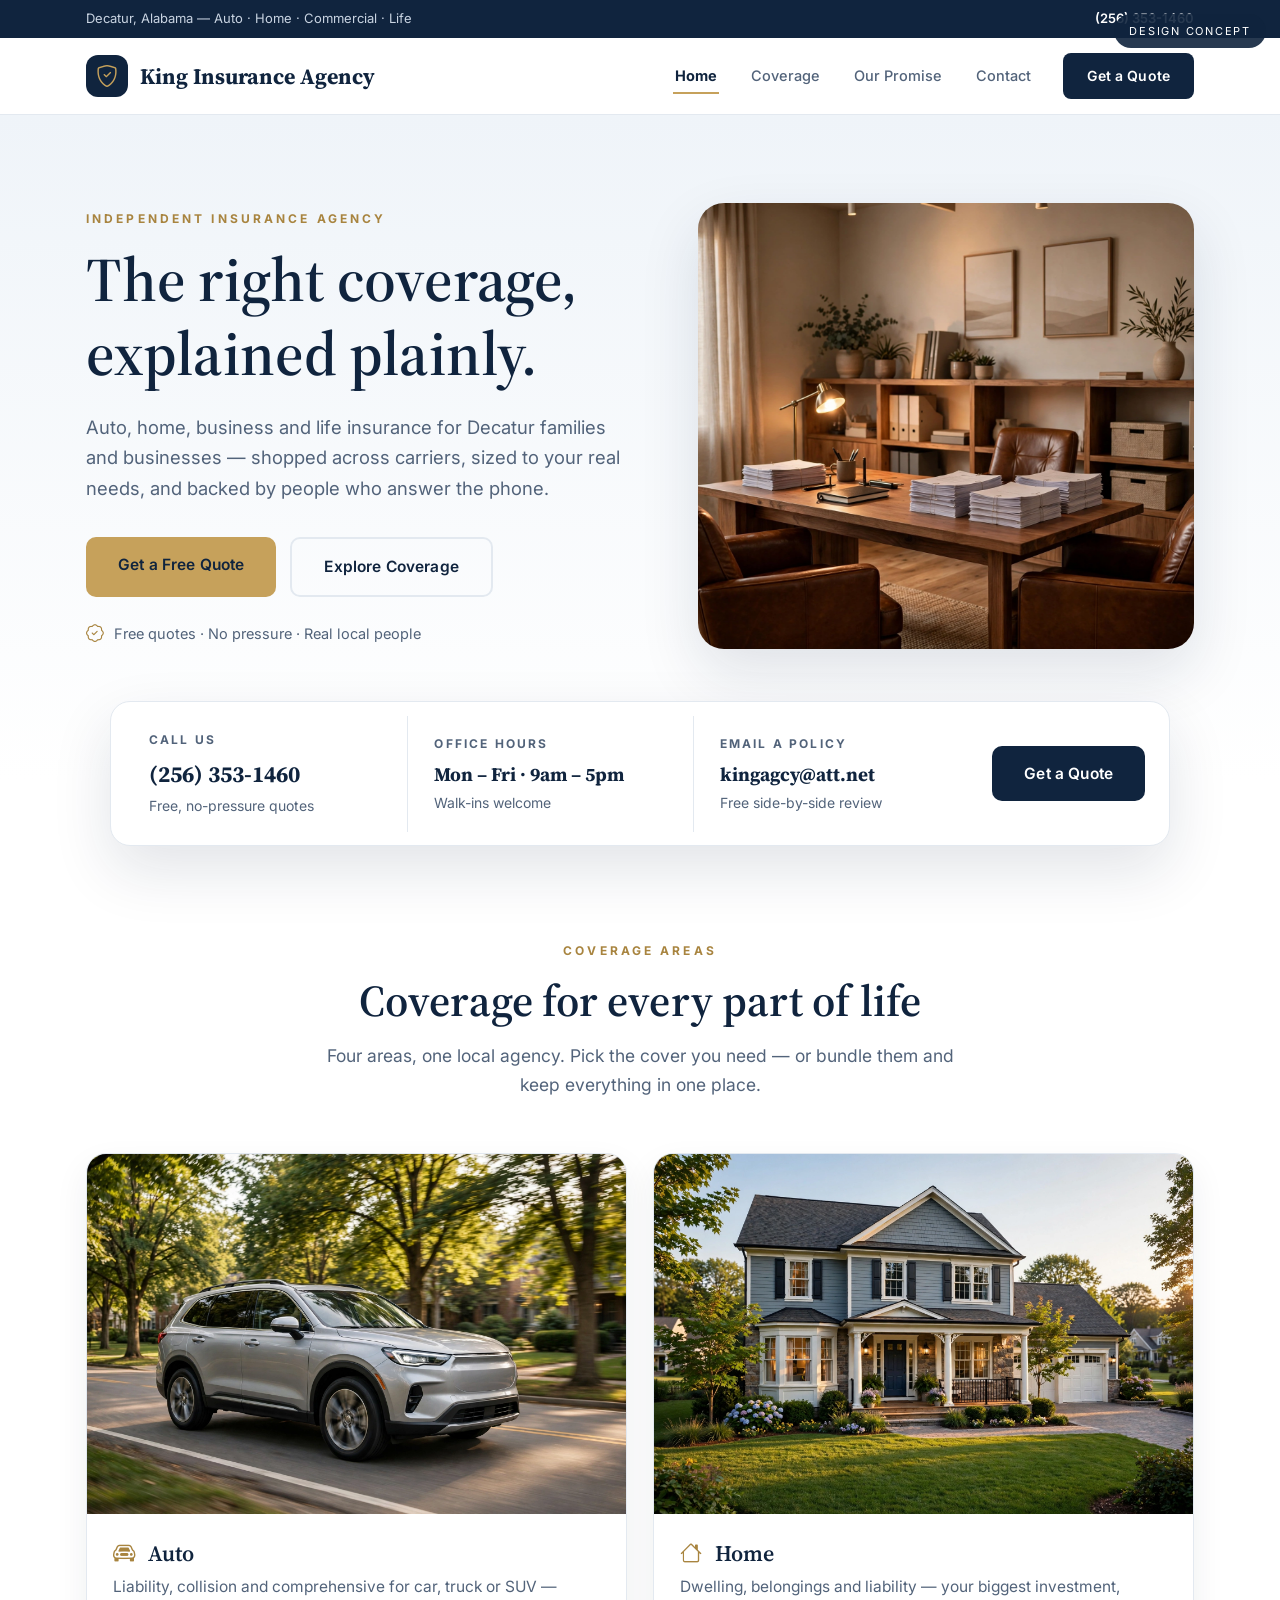
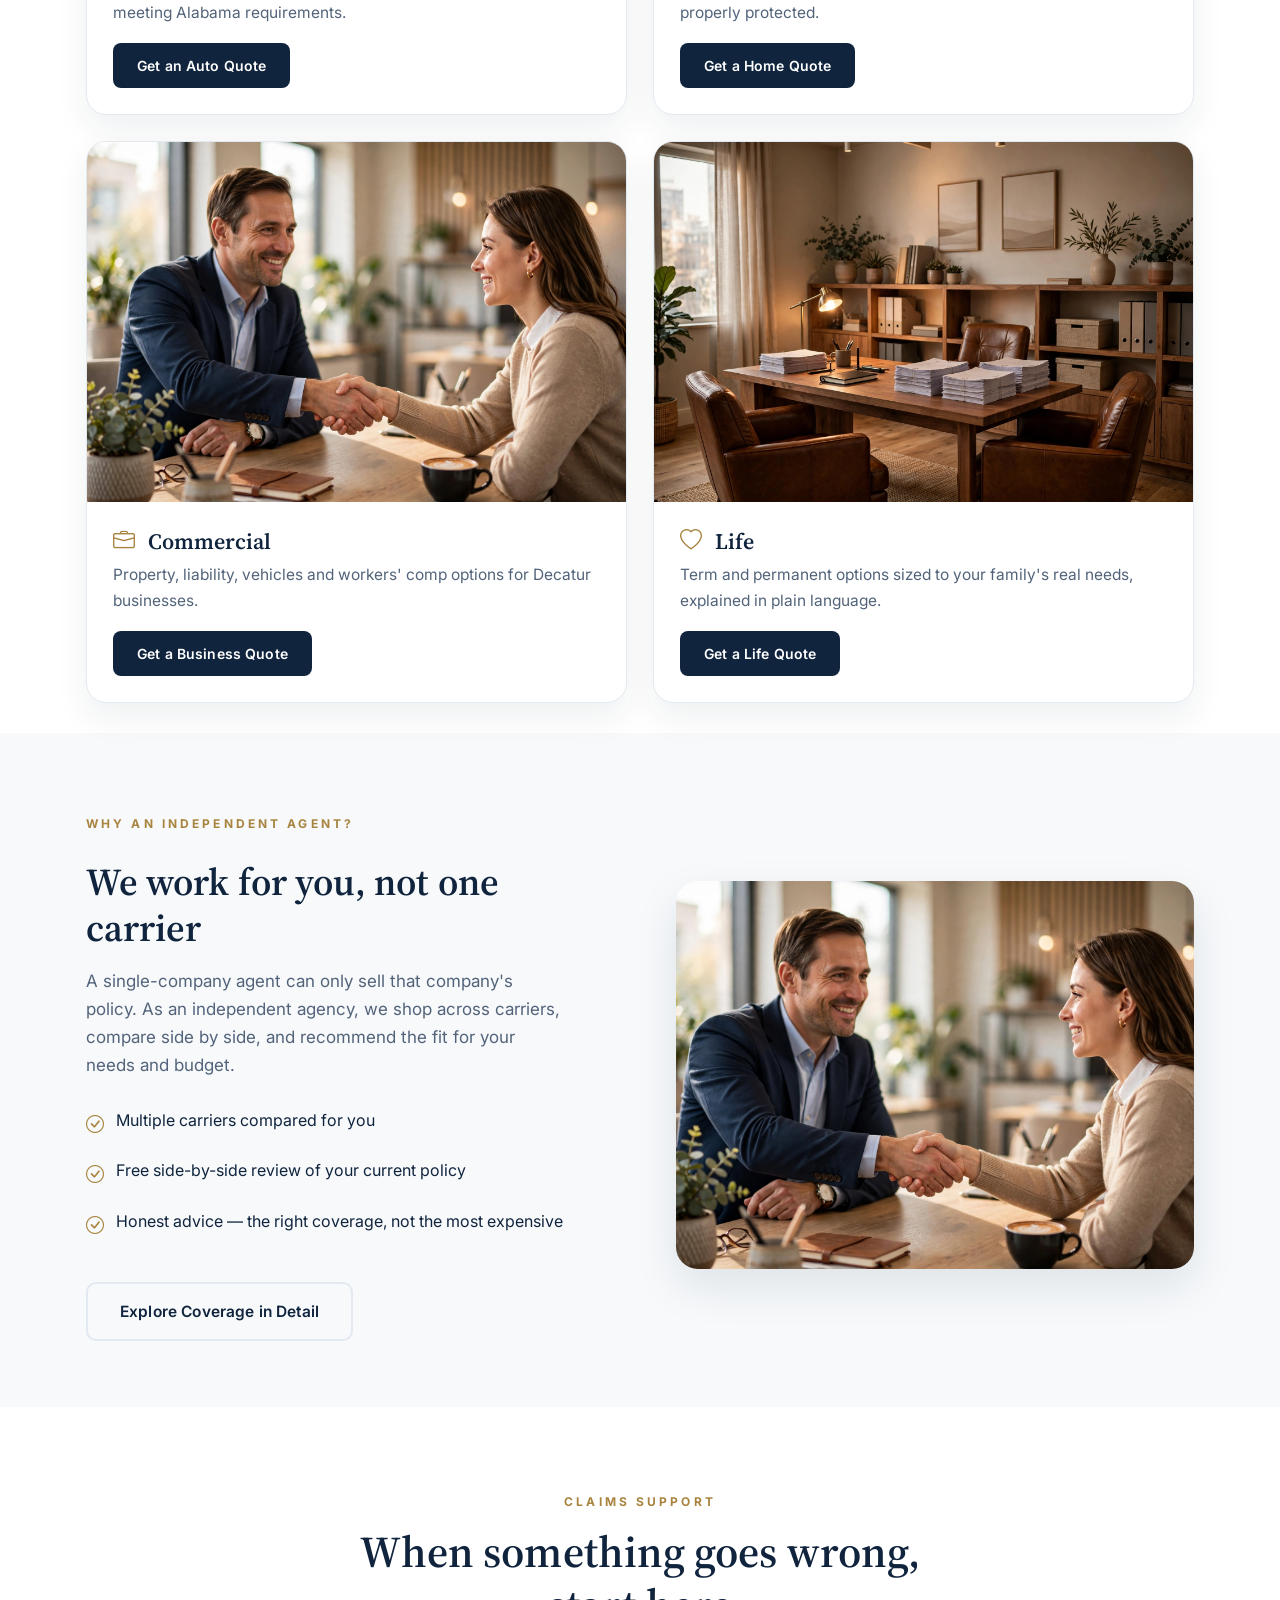
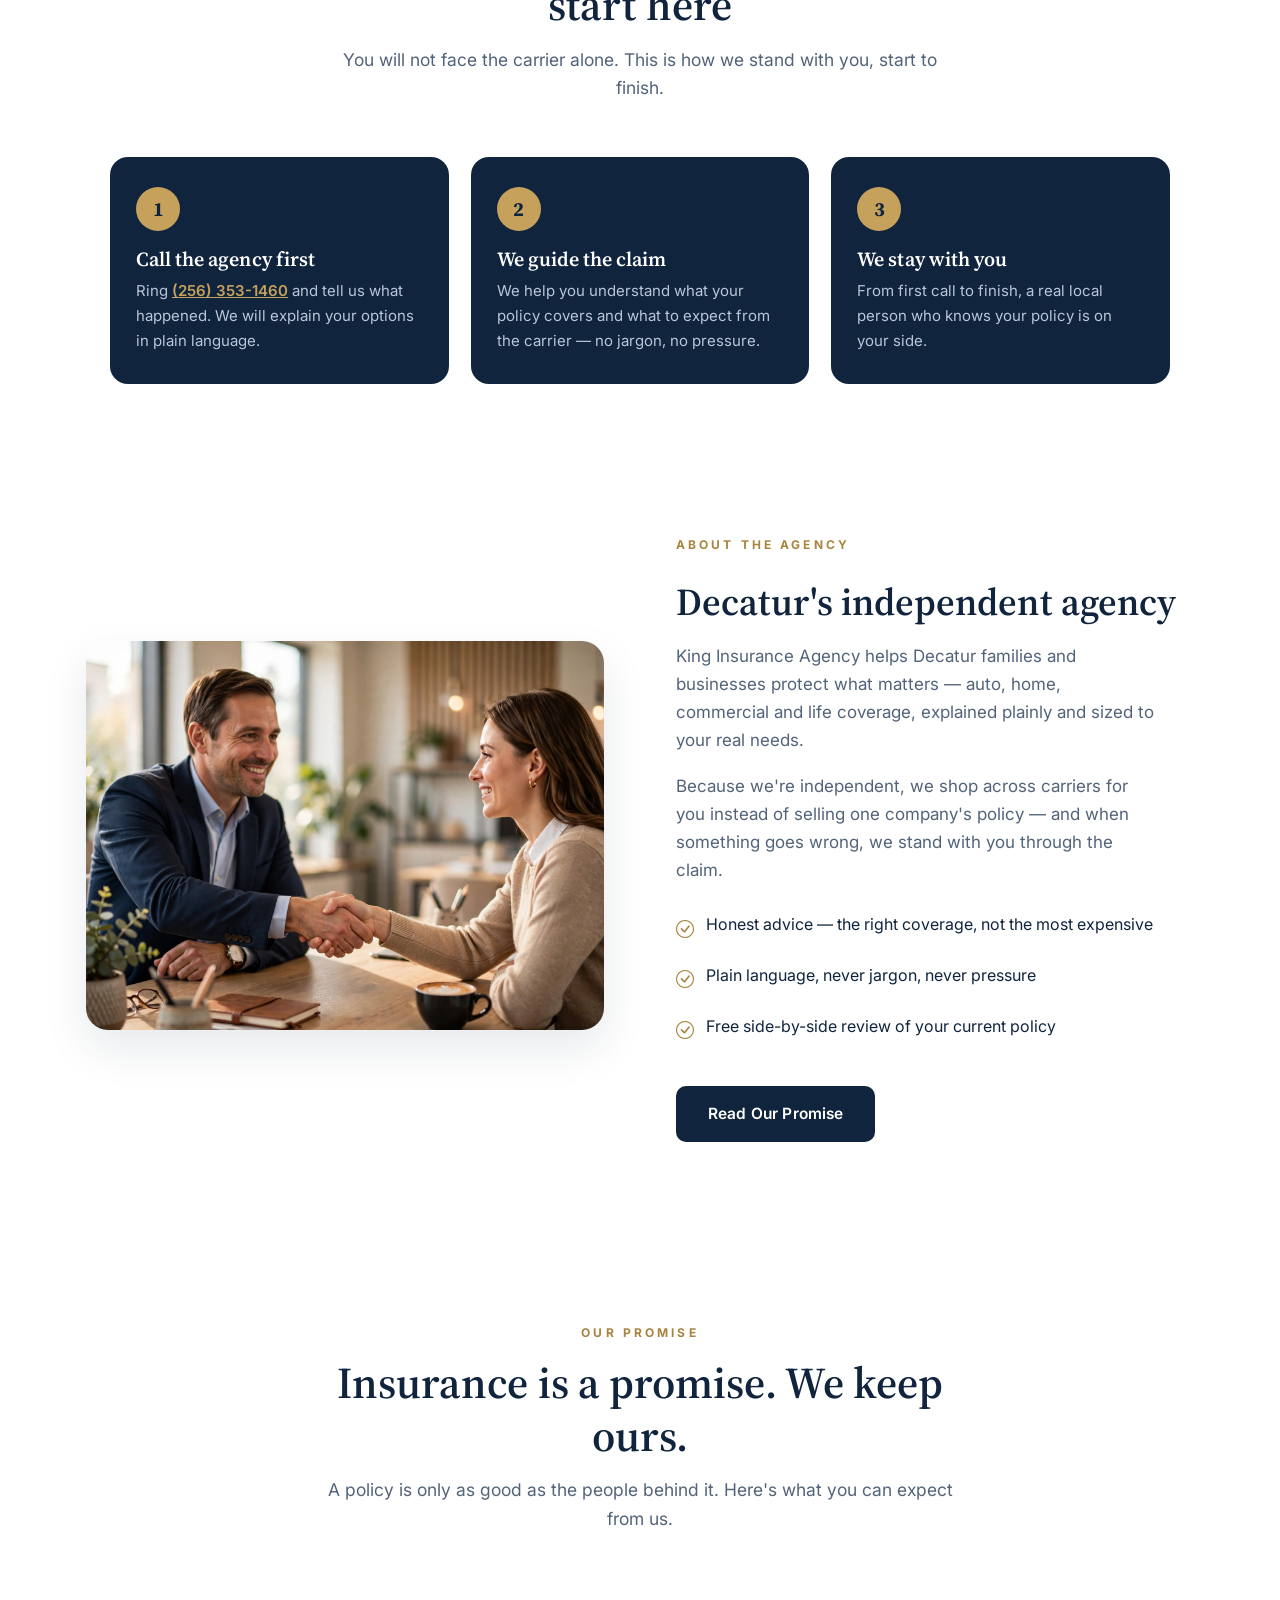
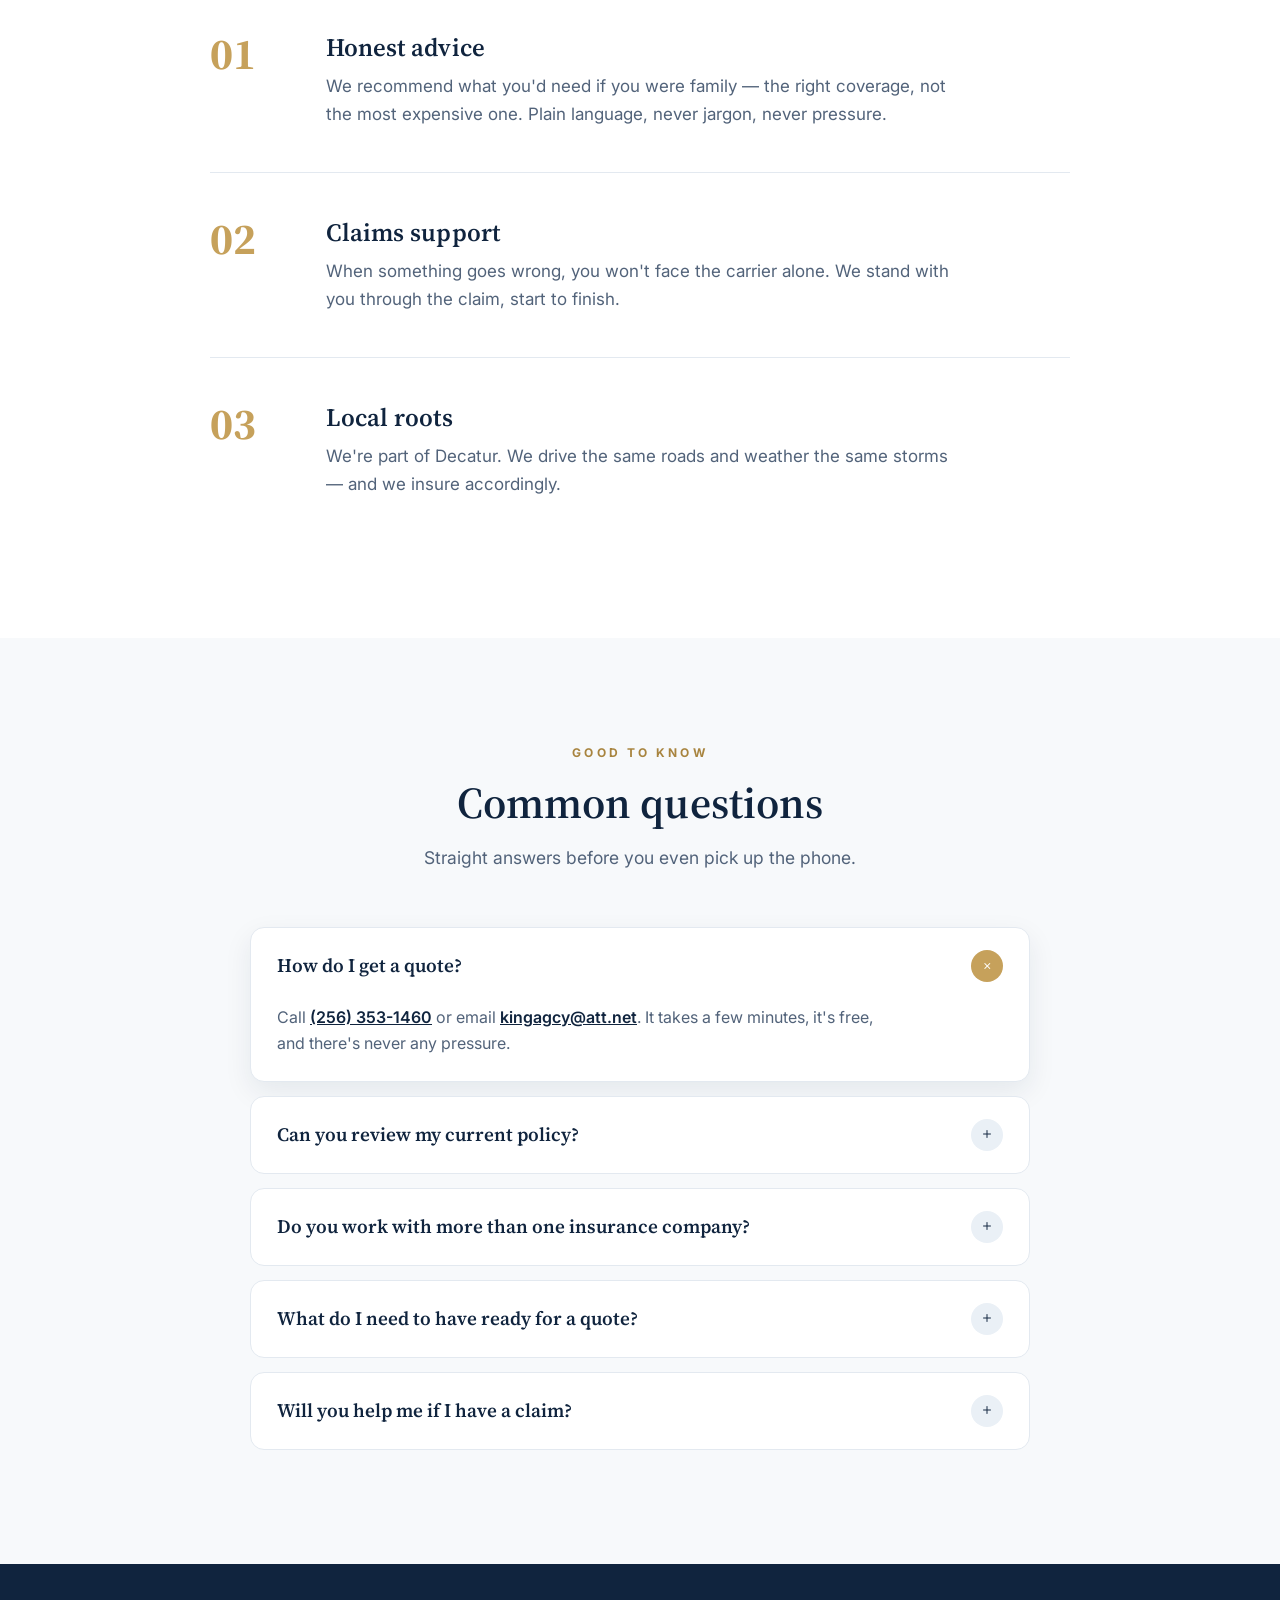
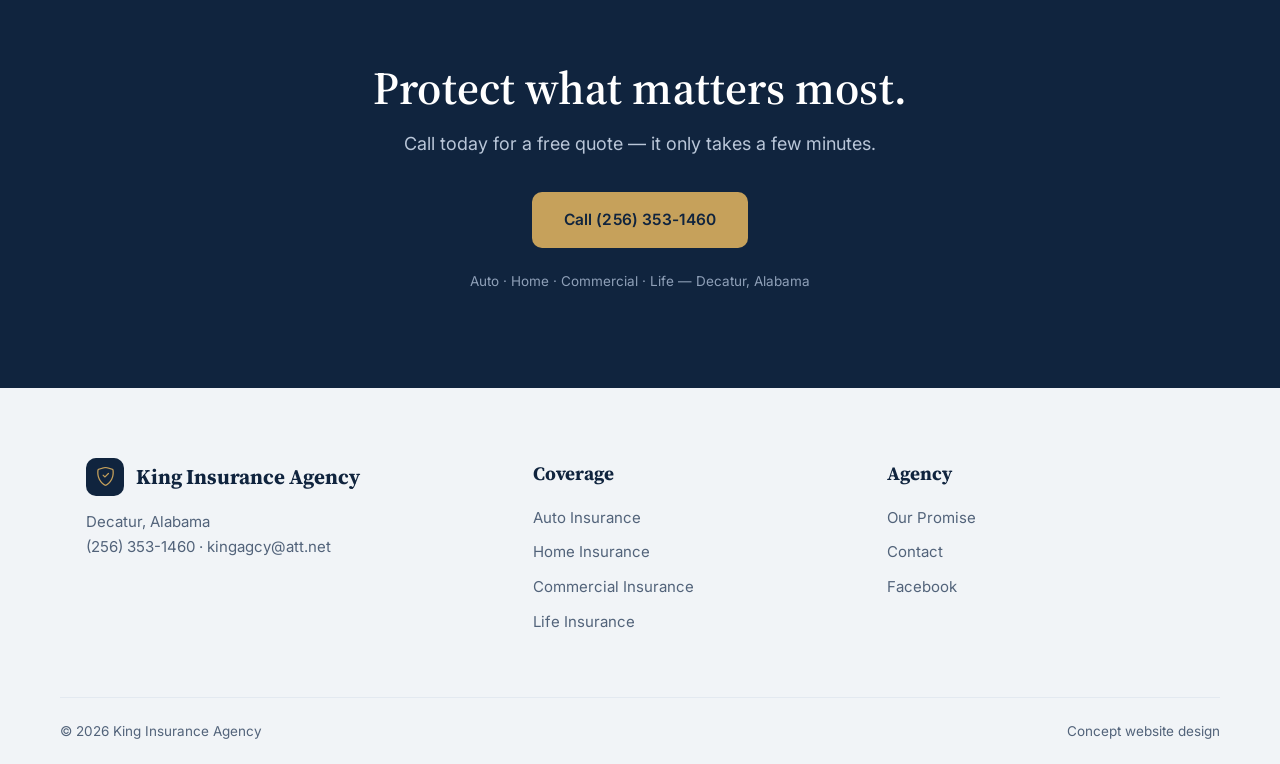
==== commit 9071ea9c: "Demo website concept for King Insurance Agency (Decatur, AL)" ====
--- a/index.html
+++ b/index.html
@@ -72,86 +72,86 @@
   </div>
 </div>
 
-<section class="features">
-  <div class="wrap">
-    <div class="features-head">
-      <span class="kicker">What we cover</span>
-      <h2>One agency, every policy</h2>
-      <p>Bundle your coverage in one place and simplify your life — one call, one agency, complete protection.</p>
-    </div>
-    <div class="feat-row">
-      <div class="feat"><div class="ring"><i class="bi bi-shield-check"></i></div><h3>One Agency</h3><p>All your policies under one roof, with one team who knows you.</p></div>
-      <div class="feat"><div class="ring"><i class="bi bi-car-front"></i></div><h3>Auto</h3><p>Liability, collision and comprehensive for car, truck or SUV.</p></div>
-      <div class="feat"><div class="ring"><i class="bi bi-house"></i></div><h3>Home</h3><p>Your house, belongings and liability — properly protected.</p></div>
-      <div class="feat"><div class="ring"><i class="bi bi-briefcase"></i></div><h3>Commercial</h3><p>Property, liability, vehicles and workers' comp for business.</p></div>
-      <div class="feat"><div class="ring"><i class="bi bi-heart"></i></div><h3>Life</h3><p>Term and permanent options to secure your family's future.</p></div>
-    </div>
-  </div>
-</section>
-
-<section class="bands">
-  <div class="wrap">
-
+<section class="coverage-grid-sec">
+  <div class="wrap">
+    <div class="faq-head">
+      <span class="kicker">Coverage areas</span>
+      <h2>Coverage for every part of life</h2>
+      <p>Four areas, one local agency. Pick the cover you need &mdash; or bundle them and keep everything in one place.</p>
+    </div>
+    <div class="cov-grid">
+      <article class="cov-card"><img src="images/car.webp" alt="Car on the road" width="600" height="400"><div class="cov-bd"><h3><i class="bi bi-car-front"></i> Auto</h3><p>Liability, collision and comprehensive for car, truck or SUV &mdash; meeting Alabama requirements.</p><a class="btn small" href="tel:+12563531460">Get an Auto Quote</a></div></article>
+      <article class="cov-card"><img src="images/home.webp" alt="A protected home" width="600" height="400"><div class="cov-bd"><h3><i class="bi bi-house"></i> Home</h3><p>Dwelling, belongings and liability &mdash; your biggest investment, properly protected.</p><a class="btn small" href="tel:+12563531460">Get a Home Quote</a></div></article>
+      <article class="cov-card"><img src="images/consult.webp" alt="A real conversation" width="600" height="400"><div class="cov-bd"><h3><i class="bi bi-briefcase"></i> Commercial</h3><p>Property, liability, vehicles and workers' comp options for Decatur businesses.</p><a class="btn small" href="tel:+12563531460">Get a Business Quote</a></div></article>
+      <article class="cov-card"><img src="images/hero.webp" alt="The agency office" width="600" height="400"><div class="cov-bd"><h3><i class="bi bi-heart"></i> Life</h3><p>Term and permanent options sized to your family's real needs, explained in plain language.</p><a class="btn small" href="tel:+12563531460">Get a Life Quote</a></div></article>
+    </div>
+  </div>
+</section>
+
+<section class="independent-sec">
+  <div class="wrap">
+    <div class="band" style="border-top:none">
+      <div class="band-txt">
+        <span class="kicker">Why an independent agent?</span>
+        <h2>We work for you, not one carrier</h2>
+        <p>A single-company agent can only sell that company's policy. As an independent agency, we shop across carriers, compare side by side, and recommend the fit for your needs and budget.</p>
+        <ul class="checks">
+          <li><i class="bi bi-check-circle"></i>Multiple carriers compared for you</li>
+          <li><i class="bi bi-check-circle"></i>Free side-by-side review of your current policy</li>
+          <li><i class="bi bi-check-circle"></i>Honest advice &mdash; the right coverage, not the most expensive</li>
+        </ul>
+        <a class="btn outline" href="coverage.html">Explore Coverage in Detail</a>
+      </div>
+      <div class="band-img"><img src="images/consult.webp" alt="A real conversation at King Insurance Agency"></div>
+    </div>
+  </div>
+</section>
+
+<section class="claims-sec">
+  <div class="wrap">
+    <div class="faq-head">
+      <span class="kicker">Claims support</span>
+      <h2>When something goes wrong, start here</h2>
+      <p>You will not face the carrier alone. This is how we stand with you, start to finish.</p>
+    </div>
+    <div class="claims-grid">
+      <div class="claim-step"><span class="claim-num">1</span><h3>Call the agency first</h3><p>Ring <a href="tel:+12563531460">(256) 353-1460</a> and tell us what happened. We will explain your options in plain language.</p></div>
+      <div class="claim-step"><span class="claim-num">2</span><h3>We guide the claim</h3><p>We help you understand what your policy covers and what to expect from the carrier &mdash; no jargon, no pressure.</p></div>
+      <div class="claim-step"><span class="claim-num">3</span><h3>We stay with you</h3><p>From first call to finish, a real local person who knows your policy is on your side.</p></div>
+    </div>
+  </div>
+</section>
+
+<section class="bands" style="padding-top:0">
+  <div class="wrap">
     <div class="band">
-      <div class="band-img"><img src="images/car.webp" alt="Car on the road"></div>
+      <div class="band-img"><img src="images/consult.webp" alt="A real conversation at King Insurance Agency"></div>
       <div class="band-txt">
-        <span class="kicker">Auto Insurance</span>
-        <h2>Stay legal, stay protected</h2>
-        <p>Alabama roads demand real coverage. We make sure yours meets the state's requirements — and actually protects you when it counts.</p>
+        <span class="kicker">About the agency</span>
+        <h2>Decatur's independent agency</h2>
+        <p>King Insurance Agency helps Decatur families and businesses protect what matters — auto, home, commercial and life coverage, explained plainly and sized to your real needs.</p>
+        <p>Because we're independent, we shop across carriers for you instead of selling one company's policy — and when something goes wrong, we stand with you through the claim.</p>
         <ul class="checks">
-          <li><i class="bi bi-check-circle"></i>Liability coverage that meets Alabama requirements</li>
-          <li><i class="bi bi-check-circle"></i>Collision and comprehensive for your vehicle</li>
-          <li><i class="bi bi-check-circle"></i>Uninsured / underinsured motorist protection</li>
+          <li><i class="bi bi-check-circle"></i>Honest advice — the right coverage, not the most expensive</li>
+          <li><i class="bi bi-check-circle"></i>Plain language, never jargon, never pressure</li>
+          <li><i class="bi bi-check-circle"></i>Free side-by-side review of your current policy</li>
         </ul>
-        <a class="btn" href="tel:+12563531460">Get an Auto Quote</a>
+        <a class="btn" href="promise.html">Read Our Promise</a>
       </div>
     </div>
-
-    <div class="band flip">
-      <div class="band-img"><img src="images/home.webp" alt="A protected home"></div>
-      <div class="band-txt">
-        <span class="kicker">Home Insurance</span>
-        <h2>Your biggest investment, covered</h2>
-        <p>From storms to the unexpected, your home policy should handle real life — not just the fine print.</p>
-        <ul class="checks">
-          <li><i class="bi bi-check-circle"></i>Dwelling coverage for your house and structures</li>
-          <li><i class="bi bi-check-circle"></i>Personal property and belongings protection</li>
-          <li><i class="bi bi-check-circle"></i>Liability coverage for accidents on your property</li>
-        </ul>
-        <a class="btn" href="tel:+12563531460">Get a Home Quote</a>
-      </div>
-    </div>
-
-    <div class="band">
-      <div class="band-img"><img src="images/consult.webp" alt="A real conversation"></div>
-      <div class="band-txt">
-        <span class="kicker">Commercial Insurance</span>
-        <h2>Keep your business running</h2>
-        <p>Decatur businesses face real risks. We build commercial coverage that keeps you operating, whatever comes your way.</p>
-        <ul class="checks">
-          <li><i class="bi bi-check-circle"></i>General liability for your business operations</li>
-          <li><i class="bi bi-check-circle"></i>Commercial property and equipment coverage</li>
-          <li><i class="bi bi-check-circle"></i>Commercial auto and workers' comp options</li>
-        </ul>
-        <a class="btn" href="tel:+12563531460">Get a Business Quote</a>
-      </div>
-    </div>
-
-    <div class="band flip">
-      <div class="band-img"><img src="images/hero.webp" alt="The agency office"></div>
-      <div class="band-txt">
-        <span class="kicker">Life Insurance</span>
-        <h2>Take care of the people you love</h2>
-        <p>Straightforward life coverage sized to your family's real needs — explained in plain language, never jargon.</p>
-        <ul class="checks">
-          <li><i class="bi bi-check-circle"></i>Term life for affordable, straightforward protection</li>
-          <li><i class="bi bi-check-circle"></i>Permanent life options that build cash value</li>
-          <li><i class="bi bi-check-circle"></i>Beneficiary guidance in plain language</li>
-        </ul>
-        <a class="btn" href="tel:+12563531460">Get a Life Quote</a>
-      </div>
-    </div>
-
+  </div>
+</section>
+
+<section class="values" style="padding-top:10px">
+  <div class="wrap">
+    <div class="faq-head">
+      <span class="kicker">Our promise</span>
+      <h2>Insurance is a promise. We keep ours.</h2>
+      <p>A policy is only as good as the people behind it. Here's what you can expect from us.</p>
+    </div>
+    <div class="value-row"><div class="value-num">01</div><div><h3>Honest advice</h3><p>We recommend what you'd need if you were family — the right coverage, not the most expensive one. Plain language, never jargon, never pressure.</p></div></div>
+    <div class="value-row"><div class="value-num">02</div><div><h3>Claims support</h3><p>When something goes wrong, you won't face the carrier alone. We stand with you through the claim, start to finish.</p></div></div>
+    <div class="value-row"><div class="value-num">03</div><div><h3>Local roots</h3><p>We're part of Decatur. We drive the same roads and weather the same storms — and we insure accordingly.</p></div></div>
   </div>
 </section>
 
--- a/styles.css
+++ b/styles.css
@@ -257,3 +257,34 @@
   .side-card{padding:36px 28px}
   .quote-band{padding:72px 22px}
 }
+
+/* ---------- homepage enrichment: highlights strip ---------- */
+.highlights{padding:64px 0 6px}
+.hl-grid{display:grid;grid-template-columns:repeat(4,1fr);gap:22px}
+@media(max-width:900px){.hl-grid{grid-template-columns:repeat(2,1fr)}}
+@media(max-width:520px){.hl-grid{grid-template-columns:1fr}}
+.hl{display:flex;gap:16px;align-items:flex-start;background:var(--bg);border:1px solid var(--line);border-radius:16px;padding:22px}
+.hl .ring{flex:none;width:50px;height:50px;border-radius:50%;background:var(--white);border:1px solid var(--line);display:flex;align-items:center;justify-content:center}
+.hl .ring i{font-size:22px;color:var(--gold-deep)}
+.hl b{display:block;font-family:var(--font-display);font-size:17.5px;color:var(--navy);margin-bottom:3px}
+.hl span{font-size:14px;color:var(--slate);line-height:1.5;display:block}
+
+/* Diversification: coverage grid + independent + claims (replaces long bands/highlights/strip) */
+.coverage-grid-sec{padding:90px 0 30px}
+.cov-grid{display:grid;grid-template-columns:1fr 1fr;gap:26px}
+@media(max-width:820px){.cov-grid{grid-template-columns:1fr}}
+.cov-card{background:var(--white);border:1px solid var(--line);border-radius:20px;overflow:hidden;box-shadow:0 14px 34px rgba(16,36,62,.07)}
+.cov-card img{width:100%;height:auto;aspect-ratio:3/2;object-fit:cover}
+.cov-bd{padding:26px}
+.cov-bd h3{font-size:22px;margin-bottom:8px}
+.cov-bd h3 i{color:var(--gold-deep);margin-right:8px}
+.cov-bd p{color:var(--slate);font-size:15.5px;margin-bottom:18px}
+.independent-sec{padding:20px 0 10px;background:var(--bg)}
+.claims-sec{padding:80px 0 90px}
+.claims-grid{display:grid;grid-template-columns:repeat(3,1fr);gap:22px;max-width:1060px;margin:0 auto}
+@media(max-width:820px){.claims-grid{grid-template-columns:1fr}}
+.claim-step{background:var(--navy);color:#fff;border-radius:18px;padding:30px 26px}
+.claim-num{width:44px;height:44px;border-radius:50%;background:var(--gold);color:var(--navy);display:flex;align-items:center;justify-content:center;font-family:var(--font-display);font-weight:700;font-size:20px;margin-bottom:16px}
+.claim-step h3{font-size:20px;margin-bottom:8px;color:#fff}
+.claim-step p{color:#B9C6D8;font-size:15px}
+.claim-step a{color:var(--gold);font-weight:600}
